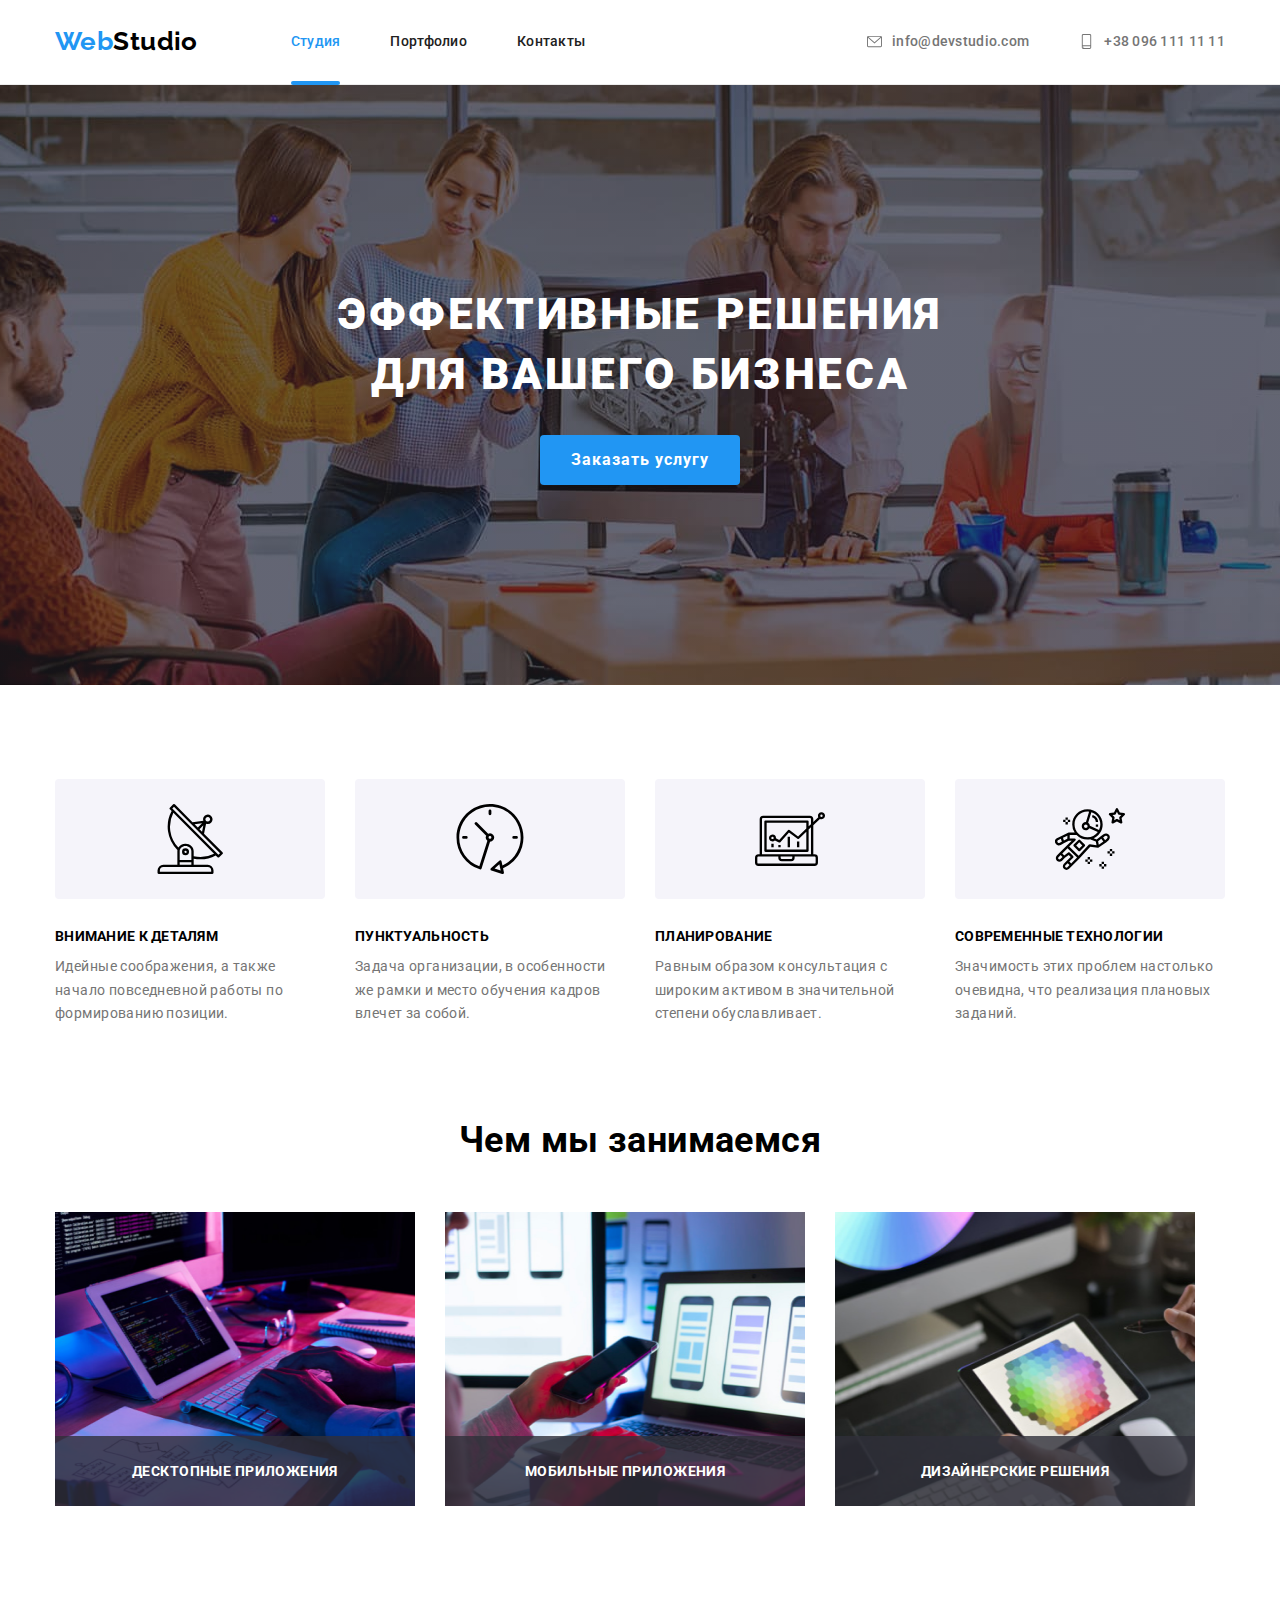
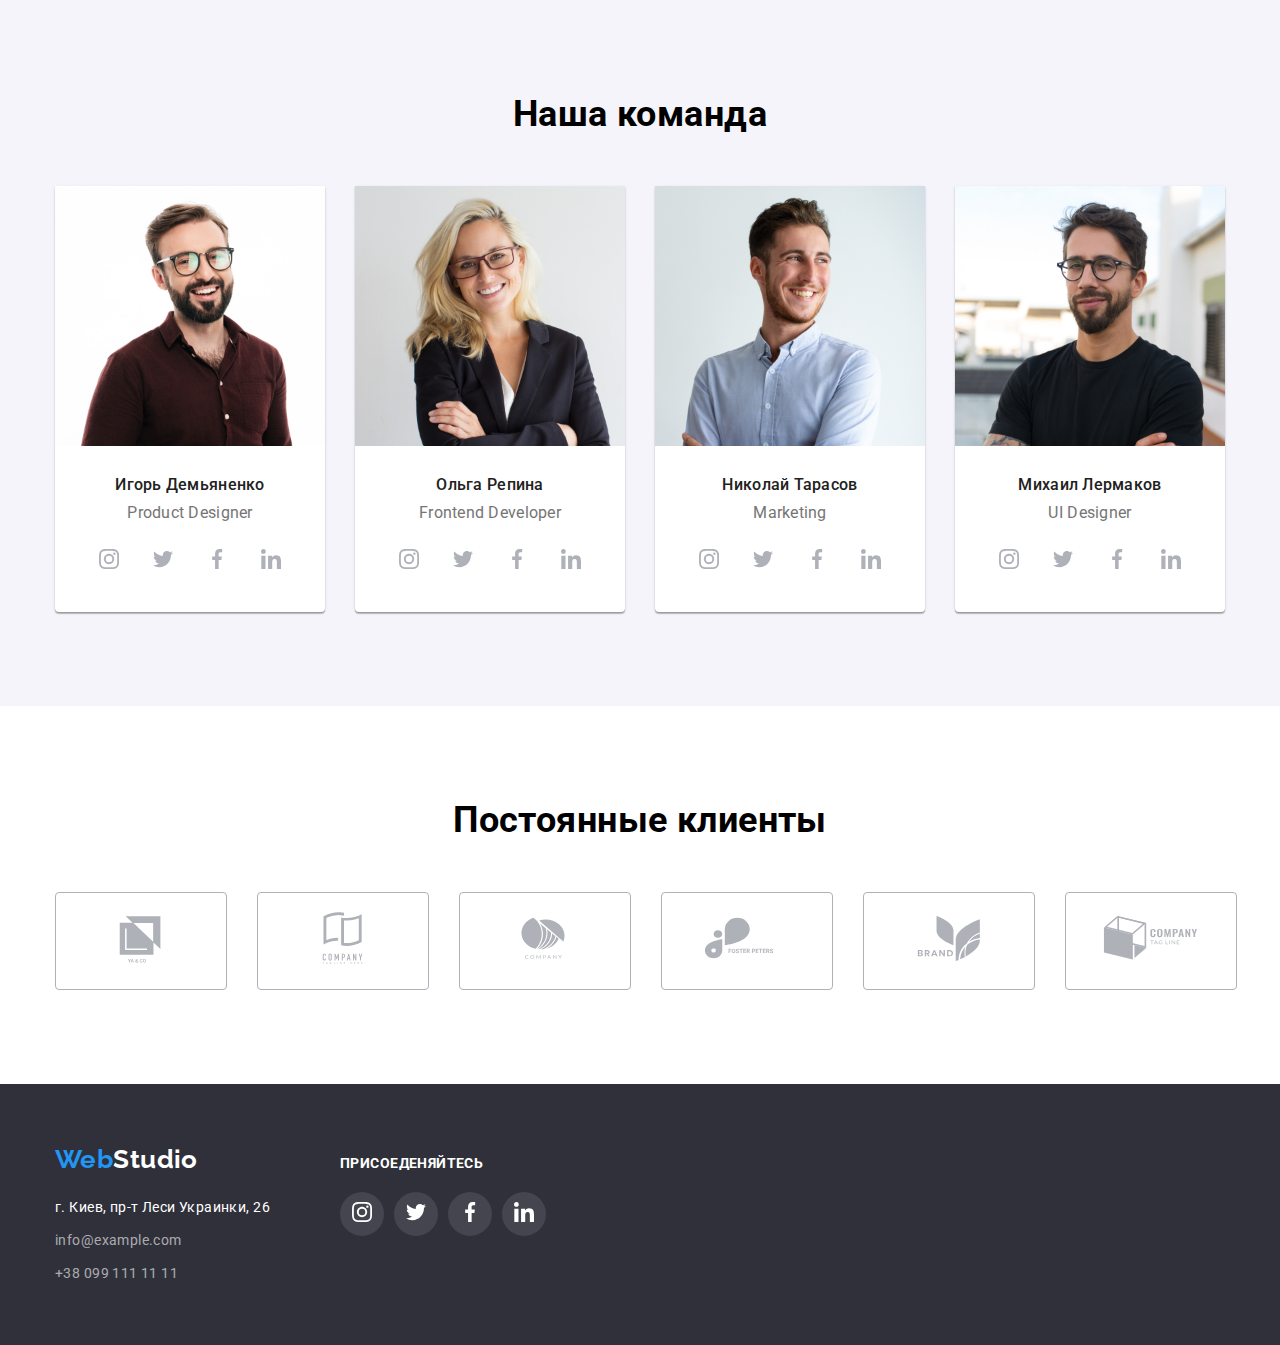
==== index.html @ c3964452 "123" ====
<!DOCTYPE html>
<html lang="ru">
  <head>
    <meta charset="UTF-8" />
    <meta http-equiv="X-UA-Compatible" content="IE=edge" />
    <meta name="viewport" content="width=device-width, initial-scale=1.0" />
    <link
      rel="stylesheet"
      href="https://cdnjs.cloudflare.com/ajax/libs/modern-normalize/1.1.0/modern-normalize.min.css"
    />
    <link rel="stylesheet" href="./css/syles.css" />
    <link rel="preconnect" href="https://fonts.googleapis.com" />
    <link rel="preconnect" href="https://fonts.gstatic.com" crossorigin />
    <link
      href="https://fonts.googleapis.com/css2?family=Raleway:wght@700&display=swap"
      rel="stylesheet"
    />
    <link
      href="https://fonts.googleapis.com/css2?family=Roboto:wght@400;500;700;900&display=swap"
      rel="stylesheet"
    />
    <title>Document</title>
  </head>
  <body>
    <header>
      <div class="container flex">
        <nav class="nav-menu">
          <a class="header-logo-link" href="./index.html"
            ><p class="header-logo">
              <span class="header-logo-web">Web</span>Studio
            </p>
          </a>
          <ul class="list-settings">
            <li class="menu-list no-margin-left">
              <a class="menu-list-item active" href="./index.html">Студия</a>
            </li>
            <li class="menu-list">
              <a class="menu-list-item" href="./portfolio.html">Портфолио</a>
            </li>
            <li class="menu-list">
              <a class="menu-list-item" href="">Контакты</a>
            </li>
          </ul>
        </nav>
        <ul class="list-settings-contacts">
          <li class="menu-list">
            <a class="contact-list-item-mail" href="mailto:info@devstudio.com">
              <svg class="mail-icon">
                <use href="./images/symbol-defs.svg#icon-envelope-1"></use>
              </svg>
              info@devstudio.com
            </a>
          </li>
          <li class="menu-list">
            <a class="contact-list-item-phone" href="tel:+380991111111">
              <svg class="phone-icon">
                <use href="./images/symbol-defs.svg#icon-smartphone-1"></use>
              </svg>
              +38 096 111 11 11
            </a>
          </li>
        </ul>
      </div>
    </header>
    <main>
      <section class="section hero">
        <div class="container">
          <h1 class="hero-text">ЭФФЕКТИВНЫЕ РЕШЕНИЯ ДЛЯ ВАШЕГО БИЗНЕСА</h1>
          <button type="button" class="hero-button" data-modal-open>
            Заказать услугу
          </button>
        </div>
      </section>
      <section class="section">
        <h2 class="visually-hidden">Коротко о нашей компании и подходе</h2>
        <div class="container">
          <ul class="list-settings">
            <li class="about-us-blocks">
              <div class="about-us-svg-container">
                <svg class="about-us-svg">
                  <use href="./images/symbol-defs.svg#icon-Group"></use>
                </svg>
              </div>
              <h3 class="about-us-list-head">ВНИМАНИЕ К ДЕТАЛЯМ</h3>
              <p class="about-us-list-text">
                Идейные соображения, а также начало повседневной работы по
                формированию позиции.
              </p>
            </li>
            <li class="about-us-blocks">
              <div class="about-us-svg-container">
                <svg class="about-us-svg">
                  <use href="./images/symbol-defs.svg#icon-clock-1"></use>
                </svg>
              </div>
              <h3 class="about-us-list-head">ПУНКТУАЛЬНОСТЬ</h3>
              <p class="about-us-list-text">
                Задача организации, в особенности же рамки и место обучения
                кадров влечет за собой.
              </p>
            </li>
            <li class="about-us-blocks">
              <div class="about-us-svg-container">
                <svg class="about-us-svg">
                  <use href="./images/symbol-defs.svg#icon-diagram-1"></use>
                </svg>
              </div>
              <h3 class="about-us-list-head">ПЛАНИРОВАНИЕ</h3>
              <p class="about-us-list-text">
                Равным образом консультация с широким активом в значительной
                степени обуславливает.
              </p>
            </li>
            <li class="about-us-blocks">
              <div class="about-us-svg-container">
                <svg class="about-us-svg">
                  <use href="./images/symbol-defs.svg#icon-astronaut-1"></use>
                </svg>
              </div>
              <h3 class="about-us-list-head">СОВРЕМЕННЫЕ ТЕХНОЛОГИИ</h3>
              <p class="about-us-list-text">
                Значимость этих проблем настолько очевидна, что реализация
                плановых заданий.
              </p>
            </li>
          </ul>
        </div>
      </section>
      <section class="section section-no-padding-top">
        <div class="container">
          <h2 class="what-we-do">Чем мы занимаемся</h2>
          <ul class="list-settings">
            <li class="cards-wdw">
              <div class="wdw-div">
                <img
                  width="370"
                  height="294"
                  src="images/photo1.jpg"
                  alt="photo from section what do we do"
                />
                <p class="wdw-description">ДЕСКТОПНЫЕ ПРИЛОЖЕНИЯ</p>
              </div>
            </li>
            <li class="cards-wdw">
              <div class="wdw-div">
                <img
                  width="370"
                  height="294"
                  src="images/photo2.jpg"
                  alt="photo from section what do we do"
                />
                <p class="wdw-description">МОБИЛЬНЫЕ ПРИЛОЖЕНИЯ</p>
              </div>
            </li>
            <li class="cards-wdw">
              <div class="wdw-div">
                <img
                  width="370"
                  height="294"
                  src="images/photo3.jpg"
                  alt="photo from section what do we do"
                />
                <p class="wdw-description">ДИЗАЙНЕРСКИЕ РЕШЕНИЯ</p>
              </div>
            </li>
          </ul>
        </div>
      </section>
      <section class="section our-team-background">
        <div class="container">
          <h2 class="name-section">Наша команда</h2>
          <ul class="list-settings">
            <li class="cards">
              <img
                width="270"
                height="260"
                src="images/igordemyanenko.jpg"
                alt="photo from section our team"
              />
              <div class="our-teammate-block">
                <h3 class="our-teammate">Игорь Демьяненко</h3>
                <p class="our-teammate-description">Product Designer</p>
                <ul class="list-icons flex">
                  <li class="list-icons-item">
                    <button class="button-icons-follow">
                      <svg class="follow-us-icons">
                        <use
                          href="./images/symbol-defs.svg#icon-instagram-2"
                        ></use>
                      </svg>
                    </button>
                  </li>
                  <li class="list-icons-item">
                    <button class="button-icons-follow">
                      <svg class="follow-us-icons">
                        <use
                          href="./images/symbol-defs.svg#icon-twitter-1"
                        ></use>
                      </svg>
                    </button>
                  </li>
                  <li class="list-icons-item">
                    <button class="button-icons-follow">
                      <svg class="follow-us-icons">
                        <use
                          href="./images/symbol-defs.svg#icon-facebook-1"
                        ></use>
                      </svg>
                    </button>
                  </li>
                  <li class="list-icons-item">
                    <button class="button-icons-follow">
                      <svg class="follow-us-icons">
                        <use
                          href="./images/symbol-defs.svg#icon-linkedin-1"
                        ></use>
                      </svg>
                    </button>
                  </li>
                </ul>
              </div>
            </li>
            <li class="cards">
              <img
                width="270"
                height="260"
                src="images/olgarepina.jpg"
                alt="photo from section our team"
              />
              <div class="our-teammate-block">
                <h3 class="our-teammate">Ольга Репина</h3>
                <p class="our-teammate-description">Frontend Developer</p>
                <ul class="list-icons flex">
                  <li class="list-icons-item">
                    <button class="button-icons-follow">
                      <svg class="follow-us-icons">
                        <use
                          href="./images/symbol-defs.svg#icon-instagram-2"
                        ></use>
                      </svg>
                    </button>
                  </li>
                  <li class="list-icons-item">
                    <button class="button-icons-follow">
                      <svg class="follow-us-icons">
                        <use
                          href="./images/symbol-defs.svg#icon-twitter-1"
                        ></use>
                      </svg>
                    </button>
                  </li>
                  <li class="list-icons-item">
                    <button class="button-icons-follow">
                      <svg class="follow-us-icons">
                        <use
                          href="./images/symbol-defs.svg#icon-facebook-1"
                        ></use>
                      </svg>
                    </button>
                  </li>
                  <li class="list-icons-item">
                    <button class="button-icons-follow">
                      <svg class="follow-us-icons">
                        <use
                          href="./images/symbol-defs.svg#icon-linkedin-1"
                        ></use>
                      </svg>
                    </button>
                  </li>
                </ul>
              </div>
            </li>
            <li class="cards">
              <img
                width="270"
                height="260"
                src="images/nikolaitarasov.jpg"
                alt="photo from section our team"
              />
              <div class="our-teammate-block">
                <h3 class="our-teammate">Николай Тарасов</h3>
                <p class="our-teammate-description">Marketing</p>
                <ul class="list-icons flex">
                  <li class="list-icons-item">
                    <button class="button-icons-follow">
                      <svg class="follow-us-icons">
                        <use
                          href="./images/symbol-defs.svg#icon-instagram-2"
                        ></use>
                      </svg>
                    </button>
                  </li>
                  <li class="list-icons-item">
                    <button class="button-icons-follow">
                      <svg class="follow-us-icons">
                        <use
                          href="./images/symbol-defs.svg#icon-twitter-1"
                        ></use>
                      </svg>
                    </button>
                  </li>
                  <li class="list-icons-item">
                    <button class="button-icons-follow">
                      <svg class="follow-us-icons">
                        <use
                          href="./images/symbol-defs.svg#icon-facebook-1"
                        ></use>
                      </svg>
                    </button>
                  </li>
                  <li class="list-icons-item">
                    <button class="button-icons-follow">
                      <svg class="follow-us-icons">
                        <use
                          href="./images/symbol-defs.svg#icon-linkedin-1"
                        ></use>
                      </svg>
                    </button>
                  </li>
                </ul>
              </div>
            </li>
            <li class="cards">
              <img
                width="270"
                height="260"
                src="images/mikhailermakov.jpg"
                alt="photo from section our team"
              />
              <div class="our-teammate-block">
                <h3 class="our-teammate">Михаил Лермаков</h3>
                <p class="our-teammate-description">UI Designer</p>
                <ul class="list-icons flex">
                  <li class="list-icons-item">
                    <button class="button-icons-follow">
                      <svg class="follow-us-icons">
                        <use
                          href="./images/symbol-defs.svg#icon-instagram-2"
                        ></use>
                      </svg>
                    </button>
                  </li>
                  <li class="list-icons-item">
                    <button class="button-icons-follow">
                      <svg class="follow-us-icons">
                        <use
                          href="./images/symbol-defs.svg#icon-twitter-1"
                        ></use>
                      </svg>
                    </button>
                  </li>
                  <li class="list-icons-item">
                    <button class="button-icons-follow">
                      <svg class="follow-us-icons">
                        <use
                          href="./images/symbol-defs.svg#icon-facebook-1"
                        ></use>
                      </svg>
                    </button>
                  </li>
                  <li class="list-icons-item">
                    <button class="button-icons-follow">
                      <svg class="follow-us-icons">
                        <use
                          href="./images/symbol-defs.svg#icon-linkedin-1"
                        ></use>
                      </svg>
                    </button>
                  </li>
                </ul>
              </div>
            </li>
          </ul>
        </div>
      </section>
      <section class="section">
        <div class="container">
          <h2 class="name-section">Постоянные клиенты</h2>
          <ul class="flex">
            <li class="client-list">
              <a href="" class="client-button">
                <svg class="client-logo">
                  <use href="./images/symbol-defs.svg#icon-Logo"></use>
                </svg>
              </a>
            </li>
            <li class="client-list">
              <a href="" class="client-button">
                <svg class="client-logo">
                  <use href="./images/symbol-defs.svg#icon-Logo-1"></use>
                </svg>
              </a>
            </li>
            <li class="client-list">
              <a href="" class="client-button">
                <svg class="client-logo">
                  <use href="./images/symbol-defs.svg#icon-Logo-2"></use>
                </svg>
              </a>
            </li>
            <li class="client-list">
              <a href="" class="client-button">
                <svg class="client-logo">
                  <use href="./images/symbol-defs.svg#icon-Logo-3"></use>
                </svg>
              </a>
            </li>
            <li class="client-list">
              <a href="" class="client-button">
                <svg class="client-logo">
                  <use href="./images/symbol-defs.svg#icon-Logo-4"></use>
                </svg>
              </a>
            </li>
            <li class="client-list">
              <a href="" class="client-button">
                <svg class="client-logo">
                  <use href="./images/symbol-defs.svg#icon-Logo-5"></use>
                </svg>
              </a>
            </li>
          </ul>
        </div>
      </section>
    </main>
    <footer class="footer-background">
      <div class="container flex baseline">
        <div>
          <a class="footer-logo-link" href="./index.html">
            <span class="footer-logo-web">Web</span>Studio
          </a>
          <address class="footer-adress-margin flex">
            <ul>
              <li class="footer-item">
                <a class="footer-adress" href=""
                  >г. Киев, пр-т Леси Украинки, 26</a
                >
              </li>
              <li class="footer-item">
                <a class="footer-link" href="mailto:info@example.com"
                  >info@example.com</a
                >
              </li>
              <li class="footer-item">
                <a class="footer-link" href="tel:+380991111111"
                  >+38 099 111 11 11</a
                >
              </li>
            </ul>
          </address>
        </div>
        <div class="footer-follow-block">
          <p class="follow-text">ПРИСОЕДЕНЯЙТЕСЬ</p>
          <ul class="footer-list-icons flex">
            <li class="footer-list-icons-item">
              <button class="footer-button-icons-follow">
                <svg class="footer-follow-us-icons">
                  <use href="./images/symbol-defs.svg#icon-instagram-2"></use>
                </svg>
              </button>
            </li>
            <li class="footer-list-icons-item">
              <button class="footer-button-icons-follow">
                <svg class="footer-follow-us-icons">
                  <use href="./images/symbol-defs.svg#icon-twitter-1"></use>
                </svg>
              </button>
            </li>
            <li class="footer-list-icons-item">
              <button class="footer-button-icons-follow">
                <svg class="footer-follow-us-icons">
                  <use href="./images/symbol-defs.svg#icon-facebook-1"></use>
                </svg>
              </button>
            </li>
            <li class="footer-list-icons-item">
              <button class="footer-button-icons-follow">
                <svg class="footer-follow-us-icons">
                  <use href="./images/symbol-defs.svg#icon-linkedin-1"></use>
                </svg>
              </button>
            </li>
          </ul>
        </div>
      </div>
    </footer>
    <div class="backdrop is-hidden" data-modal>
      <div class="modal">
        <button class="modal-button-close" data-modal-close>
          <svg class="svg-icon-close-button">
            <use href="./images/symbol-defs.svg#icon-close-button"></use>
          </svg>
        </button>
      </div>
    </div>
  </body>
  <script src="./js/modal.js"></script>
</html>
---- css/syles.css ----
/*----------------------------- GLOBAL -----------------------------*/
*,
*::after,
*::before {
  box-sizing: border-box;
}

.section {
  padding-top: 94px;
  padding-bottom: 94px;
}

.section-no-padding-top {
  padding-top: 0;
}

.section-no-padding-bottom {
  padding-bottom: 0;
}

ul {
  list-style: none;
  margin: 0;
  padding: 0;
}

img {
  display: block;
  max-width: 100%;
  width: auto;
}

h1,
h2,
h3,
h4,
h5,
h6,
p {
  margin: 0;
  padding: 0;
}
a {
  margin: 0;
  padding: 0;
}
:root {
  --text-color: #212121;
  --active-elemnts: #2196f3;
  --footer-background-color: #2f303a;
  --grey-color: #757575;
  --white-color: #ffffff;
  --background-white-grey: #f5f4fa;
  --hero-background-color: #2f303a;
  --icon-color: #afb1b8;
  --footer-button-background-color: rgba(255, 255, 255, 0.1);
}

body {
  font-family: "Roboto", sans-serif;
  font-size: 14px;
  line-height: 1.14;
  background-color: var(--white-color);
  color: var(--textcolor);
  letter-spacing: 0.03em;
}

header {
  border-bottom: 1px solid #ececec;
}

.container {
  padding-left: 15px;
  padding-right: 15px;
  margin-left: auto;
  margin-right: auto;
  width: 1200px;
}

.flex {
  display: flex;
  align-items: center;
}

.visually-hidden {
  position: absolute;
  clip: rect(0 0 0 0);
  width: 1px;
  height: 1px;
  margin: -1px;
}

.list-settings {
  display: flex;
  font-weight: 500;
  letter-spacing: 0.02em;
}

.contact-list-item {
  text-decoration: none;
  font-weight: 500;
  letter-spacing: 0.02em;
  color: var(--grey-color);
}

.no-padding {
  padding: 0;
}

.backdrop {
  width: 100%;
  height: 100%;
  position: fixed;
  top: 0;
  background: rgba(0, 0, 0, 0.2);
  transition: opacity 1000ms, visibility 1000ms;
}

.modal {
  width: 528px;
  min-height: 581px;
  background-color: white;
  border-radius: 4px;
  position: absolute;
  top: 50%;
  left: 50%;
  transform: translate(-50%, -50%);
}

.modal-button-close {
  position: absolute;
  top: 8px;
  right: 8px;
  border-radius: 50%;
  border: none;
  background-color: #ffffff;
  width: 30px;
  height: 30px;
  border: 1px solid rgba(0, 0, 0, 0.1);
  cursor: pointer;
}
.svg-icon-close-button {
  width: 18px;
  height: 18px;
  position: absolute;
  top: 50%;
  left: 50%;
  transform: translate(-50%, -50%);
}

.is-hidden {
  opacity: 0;
  pointer-events: none;
  visibility: hidden;
}

/*----------------------------- HEADER -----------------------------*/

.header-block {
  display: flex;
  align-items: center;
}

.nav-menu {
  display: flex;
  align-items: center;
}

.header-logo {
  color: #000000;
  font-family: "Raleway", sans-serif;
  font-weight: 700;
  font-size: 26px;
  line-height: 31px;
}

.header-logo-web {
  color: var(--active-elemnts);
  font-family: "Raleway", sans-serif;
  font-weight: 700;
  font-size: 26px;
  line-height: 31px;
}

.header-logo-link {
  margin-right: 93px;
  padding: 24px 0 24px 0;
  text-decoration: none;
}

.menu-list-item {
  padding: 34px 0px;
  text-decoration: none;
  color: var(--text-color);
  transition: color 250ms cubic-bezier(0.4, 0, 0.2, 1);
  position: relative;
}

.active {
  color: var(--active-elemnts);
}

.active::after {
  content: "";
  position: absolute;
  left: 0;
  bottom: -1px;

  width: 100%;
  height: 4px;

  background: var(--active-elemnts);
  border-radius: 2px;
}

.menu-list {
  display: flex;
  align-items: baseline;
  margin-left: 50px;
  text-decoration: none;
  color: var(--text-color);
}

.no-margin-left {
  margin-left: 0;
}

.menu-list-item:hover {
  color: var(--active-elemnts);
}

.contact-list-item:hover {
  color: var(--active-elemnts);
}

.contact-list-item-mail {
  align-items: center;
  padding: 30px 0;
  display: flex;
  text-decoration: none;
  font-weight: 500;
  letter-spacing: 0.02em;
  color: var(--grey-color);
  transition: color 250ms cubic-bezier(0.4, 0, 0.2, 1);
}

.contact-list-item-mail:hover {
  color: var(--active-elemnts);
}

.contact-list-item-phone {
  align-items: center;
  display: flex;
  padding: 30px 0;
  text-decoration: none;
  font-weight: 500;
  letter-spacing: 0.02em;
  color: var(--grey-color);
  transition: color 250ms cubic-bezier(0.4, 0, 0.2, 1);
}

.contact-list-item-phone:hover {
  color: var(--active-elemnts);
}

.list-settings-contacts {
  margin-left: auto;
  display: flex;
  align-items: baseline;
  font-weight: 500;
  letter-spacing: 0.02em;
}

.mail-icon {
  margin-right: 10px;
  fill: currentColor;
  width: 15px;
  height: 15px;
}

.phone-icon {
  margin-right: 10px;
  fill: currentColor;
  width: 15px;
  height: 15px;
}

/*----------------------------- FOOTER -----------------------------*/

.footer-adress-margin {
  margin-top: 20px;
}

.footer-background {
  padding-top: 60px;
  padding-bottom: 60px;
  background: var(--footer-background-color);
  color: var(--white-color);
}

.footer-logo-web {
  color: var(--active-elemnts);
  font-family: "Raleway", sans-serif;
  font-weight: 700;
  font-size: 26px;
  line-height: 1.19;
}

.footer-logo-link {
  display: block;
  text-decoration: none;
  color: var(--white-color);
  font-family: "Raleway", sans-serif;
  font-weight: 700;
  font-size: 26px;
  line-height: 1.19;
}

.footer-adress {
  font-style: normal;
  font-weight: 400;
  line-height: 24px;
  color: var(--white-color);
  text-decoration: none;
}

.footer-item {
  margin-top: 9px;
}

.footer-item:first-child {
  margin-top: 0px;
}

.footer-link {
  font-style: normal;
  text-decoration: none;
  font-weight: 400;
  line-height: 24px;
  color: rgba(255, 255, 255, 0.6);
  text-decoration: none;
}

.footer-follow-block {
  margin-left: 70px;
}

.footer-follow-us-icons {
  cursor: pointer;
  width: 20px;
  height: 20px;
}

.footer-list-icons-item {
  margin-right: 10px;
}

.footer-list-icons-item:last-child {
  margin-right: 0px;
}

.footer-list-icons {
  margin: 20px 0 0 0;
}

.footer-button-icons-follow {
  cursor: pointer;
  width: 44px;
  height: 44px;
  border: none;
  border-radius: 50%;
  background: var(--footer-button-background-color);
  fill: var(--white-color);
  transition: background 250ms cubic-bezier(0.4, 0, 0.2, 1);
}

.footer-button-icons-follow:hover {
  background: var(--active-elemnts);
  fill: var(--white-color);
}

.follow-text {
  font-style: normal;
  font-weight: 700;
  font-size: 14px;
  line-height: 1.14;
  letter-spacing: 0.03em;
  text-transform: uppercase;
}

.baseline {
  align-items: baseline;
}

/*----------------------------- STUDIO(MAIN PAGE) -----------------------------*/

.name-section {
  margin-bottom: 50px;
  text-align: center;
  font-weight: 700;
  font-size: 36px;
  line-height: 1.16;
}

.what-we-do {
  margin-bottom: 50px;
  text-align: center;
  font-weight: 700;
  font-size: 36px;
  line-height: 1.16;
}

/*----------------------------- SECTION-1 -----------------------------*/

.hero {
  max-width: 1600px;
  background-color: var(--hero-background-color);
  padding: 200px 0 200px 0;
  background-image: linear-gradient(
      to right,
      rgba(47, 48, 58, 0.4),
      rgba(47, 48, 58, 0.4)
    ),
    url("../images/hero-background.jpg");
  background-repeat: no-repeat;
  background-position: center;
  margin: 0 auto;
}

.hero-text {
  width: 696px;
  margin: 0 auto;
  text-align: center;
  font-weight: 900;
  font-size: 44px;
  line-height: 1.36;
  letter-spacing: 0.06em;
  text-transform: uppercase;
  color: var(--white-color);
}

.hero-button {
  border: none;
  margin: 30px auto 0 auto;
  display: block;
  margin-top: 30px;
  height: 50px;
  width: 200px;
  box-shadow: 0px 4px 4px rgba(0, 0, 0, 0.15);
  background: var(--active-elemnts);
  border-radius: 4px;
  font-weight: 700;
  font-size: 16px;
  line-height: 1.88;
  letter-spacing: 0.06em;
  color: var(--white-color);
  cursor: pointer;
}

/*----------------------------- SECTION-2 -----------------------------*/

.about-us-blocks {
  width: 270px;
  margin-right: 30px;
}

.about-us-blocks:last-child {
  margin-right: 0;
}

.about-us-list-head {
  margin-bottom: 10px;
  font-weight: 700;
  font-size: 14px;
  text-transform: uppercase;
}

.about-us-list-text {
  font-weight: 400;
  line-height: 1.71;
  color: var(--grey-color);
  letter-spacing: 0.03em;
}

.about-us-svg {
  width: 70px;
  height: 70px;
}

.about-us-svg-container {
  justify-content: center;
  align-items: center;
  display: flex;
  margin-bottom: 30px;
  border-radius: 4px;
  width: 270px;
  height: 120px;
  background-color: var(--background-white-grey);
}

/*----------------------------- SECTION-3 -----------------------------*/

.wdw-div {
  position: relative;
}

.wdw-description {
  position: absolute;
  background: rgba(47, 48, 58, 0.8);
  width: 100%;
  height: 70px;
  bottom: 0px;
  display: flex;
  align-items: center;
  justify-content: center;
  color: var(--white-color);
  font-style: normal;
  font-weight: 700;
  font-size: 14px;
  line-height: 114;
  text-align: center;
  letter-spacing: 0.03em;
  text-transform: uppercase;
}
/*----------------------------- SECTION-4 -----------------------------*/

.cards-wdw {
  margin-right: 30px;
}
.cards {
  margin-right: 30px;
  background: var(--white-color);
  box-shadow: 0px 1px 3px rgba(0, 0, 0, 0.12), 0px 1px 1px rgba(0, 0, 0, 0.14),
    0px 2px 1px rgba(0, 0, 0, 0.2);
  border-radius: 0px 0px 4px 4px;
}

.cards:last-child {
  margin-right: 0;
}

.our-team-background {
  background: var(--background-white-grey);
}

.our-teammate {
  margin-bottom: 10px;
  text-align: center;
  font-weight: 500;
  font-size: 16px;
  color: var(--text-color);
}

.our-teammate-description {
  text-align: center;
  font-weight: 400;
  font-size: 16px;
  color: var(--grey-color);
}

.follow-us-icons {
  cursor: pointer;
  width: 20px;
  height: 20px;
}

.list-icons-item {
  margin-right: 10px;
}

.list-icons-item:last-child {
  margin-right: 0px;
}

.list-icons {
  margin-top: 16px;
}

.button-icons-follow {
  cursor: pointer;
  width: 44px;
  height: 44px;
  border: none;
  border-radius: 50%;
  background: none;
  fill: var(--icon-color);
  transition: background 250ms cubic-bezier(0.4, 0, 0.2, 1);
}

.button-icons-follow:hover {
  background: var(--active-elemnts);
  fill: var(--white-color);
}

.our-teammate-block {
  padding: 30px 32px;
}

/*----------------------------- SECTION 5 -----------------------------*/

.client-button {
  display: block;
  justify-content: center;
  align-items: center;
  border-radius: 4px;
  border: 1px solid var(--icon-color);
  fill: var(--icon-color);
  transition: fill 250ms cubic-bezier(0.4, 0, 0.2, 1);
}

.client-button:hover {
  fill: var(--active-elemnts);
  border-color: var(--active-elemnts);
}

.client-list {
  margin-right: 30px;
}

.client-list:last-child {
  margin-right: 0;
}

.client-logo {
  justify-content: center;
  align-items: center;
  width: 170px;
  height: 92px;
  padding: 16px 32px;
}
/*----------------------------- PORTFOLIO -----------------------------*/

/*----------------------------- SECTION-1 -----------------------------*/

.button {
  padding: 6px 22px;
  display: block;
  background: var(--background-white-grey);
  border-radius: 4px;
  border-style: none;
  font-weight: 500;
  font-size: 16px;
  line-height: 1.62;
  text-align: center;
  letter-spacing: 0.03em;
  transition: background 250ms cubic-bezier(0.4, 0, 0.2, 1);
}

.button:hover {
  color: var(--white-color);
  border-radius: 4px;
  background: var(--active-elemnts);
  box-shadow: 0px 3px 1px rgba(0, 0, 0, 0.1), 0px 1px 2px rgba(0, 0, 0, 0.08),
    0px 2px 2px rgba(0, 0, 0, 0.12);
  cursor: pointer;
  font-weight: 500;
  font-size: 16px;
  line-height: 1.62;
}

.project-name {
  font-weight: 700;
  font-size: 18px;
  line-height: 2;
  letter-spacing: 0.06em;
  color: var(--text-color);
}

.project-description {
  margin-top: 4px;
  font-weight: 400;
  font-size: 16px;
  line-height: 1.88;
  color: var(--grey-color);
}

.list-projects {
  margin-top: 50px;
  margin-top: -30px;
  display: flex;
  flex-wrap: wrap;
}

.project-cards {
  margin-top: 30px;
  margin-right: 30px;
}

.project-cards:nth-child(3n + 3) {
  margin-right: 0;
}

.list-settings-buttons {
  margin-bottom: 50px;
  display: flex;
  justify-content: center;
}

.button-item {
  margin-right: 8px;
}

.button-item:last-child {
  margin-right: 0;
}

.card-box {
  padding: 20px 24px 20px 24px;
  background: var(--white-color);
  border-bottom: 1px solid #eeeeee;
  border-left: 1px solid #eeeeee;
  border-right: 1px solid #eeeeee;
  box-sizing: border-box;
}

.procject-cards-link {
  text-decoration: none;
  display: block;
}

.procject-cards-link:hover {
  box-shadow: 0px 1px 1px rgba(0, 0, 0, 0.12), 0px 4px 4px rgba(0, 0, 0, 0.06),
    1px 4px 6px rgba(0, 0, 0, 0.16);
}

.project-cards:hover .project-wrap-text {
  transform: translateY(0%);
}

.project-hover-wrap {
  position: relative;
  overflow: hidden;
}

.project-wrap-text {
  position: absolute;
  height: 101%;
  background-color: rgba(33, 150, 243, 0.9);
  font-style: normal;
  font-weight: 400;
  font-size: 18px;
  line-height: 1.56;
  letter-spacing: 0.03em;
  color: var(--white-color);
  top: 0;
  transform: translateY(100%);
  transition: transform 250ms linear;
  padding: 63px 24px;
}
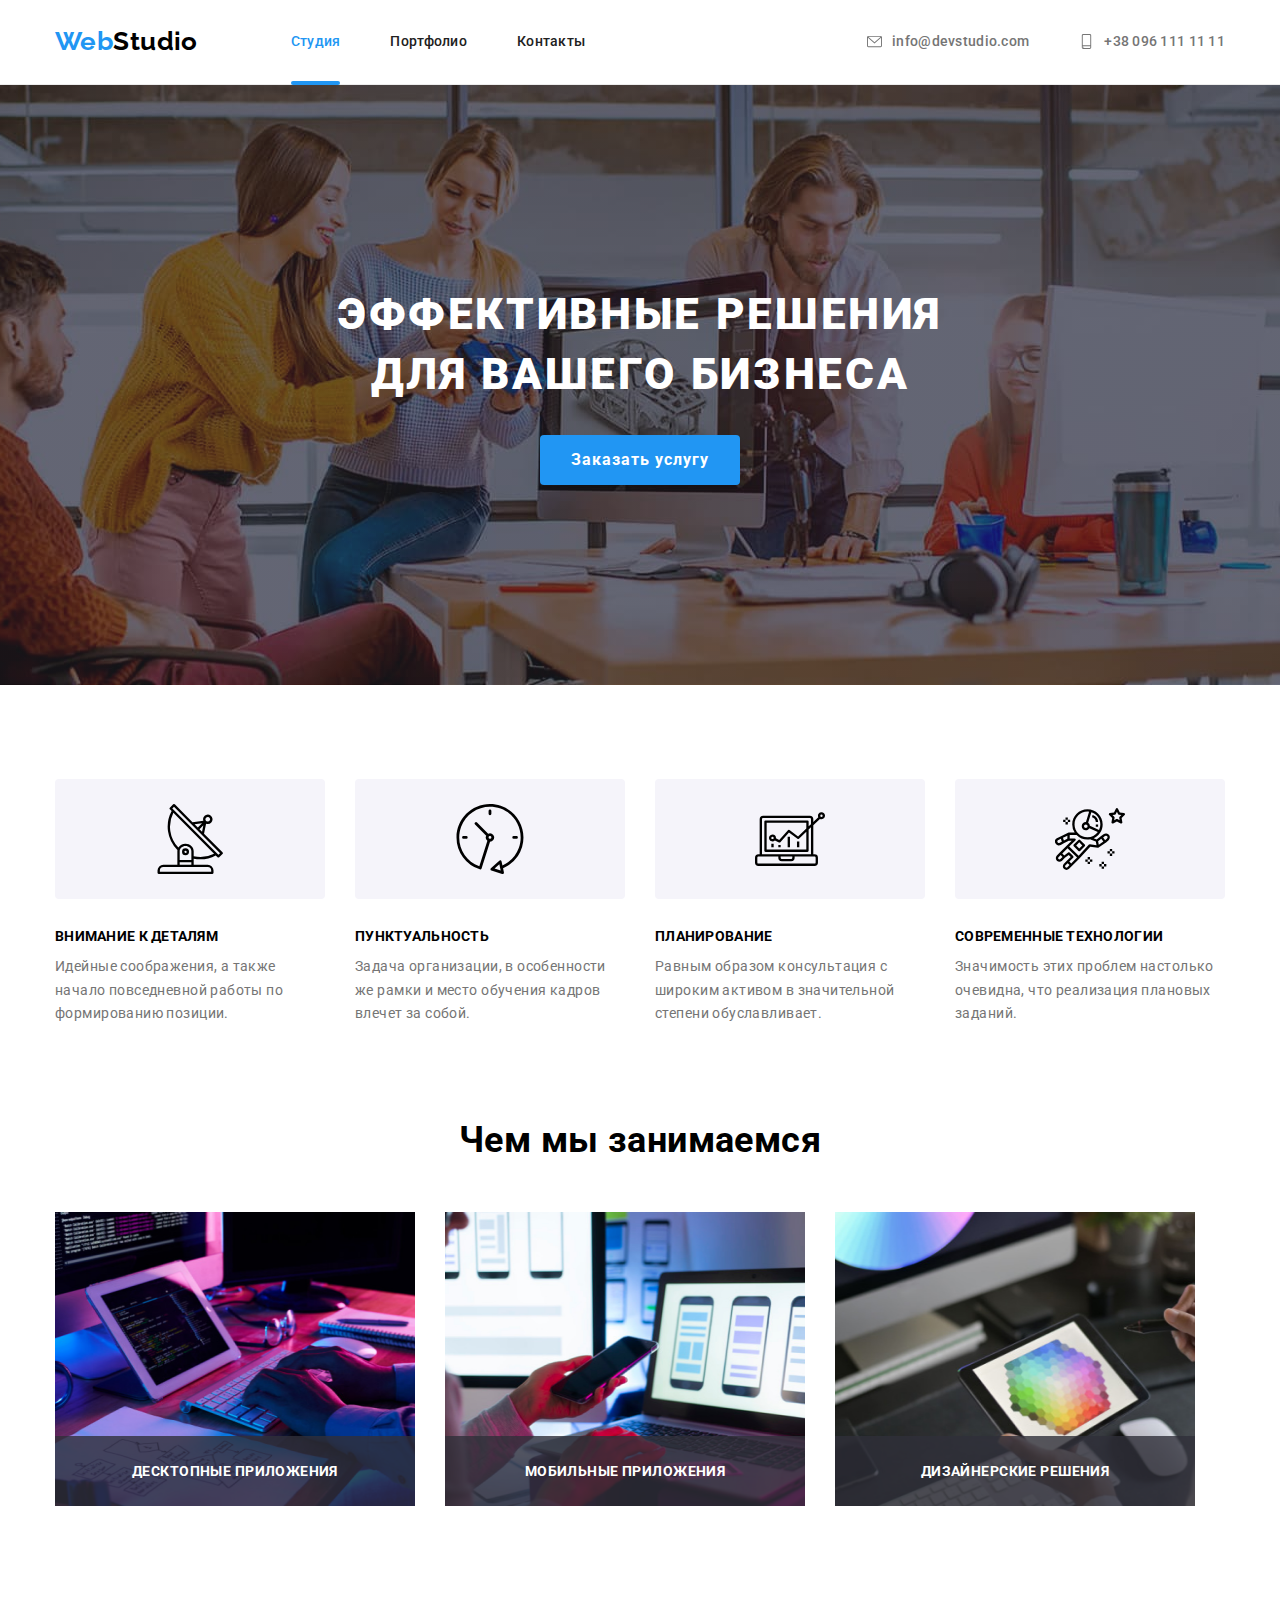
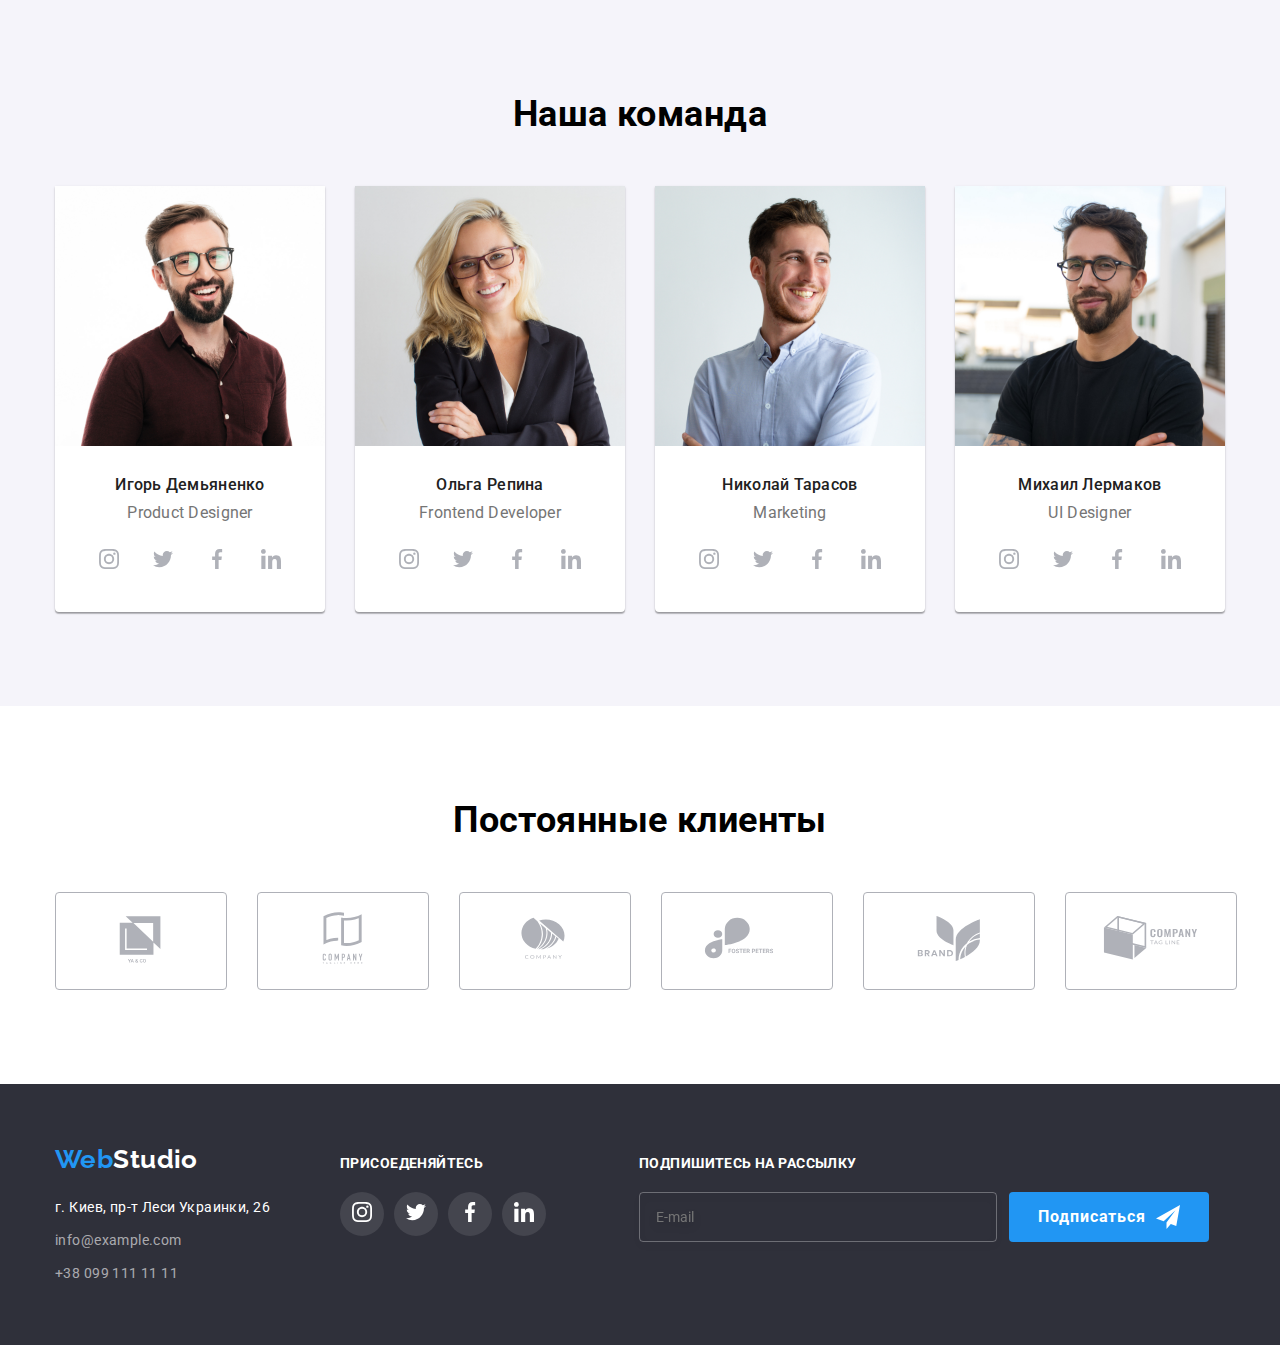
==== commit 1529b4d4: "12" ====
--- a/index.html
+++ b/index.html
@@ -482,6 +482,13 @@
             </li>
           </ul>
         </div>
+        <div>
+          <span class="follow-text">Подпишитесь на рассылку</span>
+          <div class="flex baseline">
+          <input placeholder="E-mail" class="mail-input" type="mail" name="mail">
+          <button type="submit" class="button-telegram">Подписаться <svg class="svg-telegram"><use href="/images/symbol-defs.svg#icon-icon-send"></use></svg></button>
+            </div>
+        </div>
       </div>
     </footer>
     <div class="backdrop is-hidden" data-modal>
@@ -491,6 +498,49 @@
             <use href="./images/symbol-defs.svg#icon-close-button"></use>
           </svg>
         </button>
+        <div class="form-container">
+        <h2 class="form-topic">Оставьте свои данные, мы вам перезвоним</h1>
+          <form class="form-block">
+            <label class="label-settings">
+              <div class="form-div">
+              <span class="form-name">Имя</span>
+              <input class="input-settings input-padding" type="name" name="name">
+              <svg class="form-svg-settings">
+                <use href="./images/symbol-defs.svg#icon-person-black-18dp-1">
+                </use>
+              </svg>
+              </div>
+            </label>
+            <label class="label-settings">
+              <div class="form-div">
+              <span class="form-name">Телефон</span>
+              <input class="input-settings input-padding" type="tel" name="tel">
+                <svg class="form-svg-settings">
+                <use href="./images/symbol-defs.svg#icon-phone-black-18dp-1">
+                </use>
+              </svg>
+            </div>
+            </label>
+            <label class="label-settings">
+              <div class="form-div">
+              <span class="form-name">Почта</span>
+              <input class="input-settings input-padding" type="mail" name="mail">
+            <svg class="form-svg-settings">
+                <use href="./images/symbol-defs.svg#icon-email-black-18dp-1">
+                </use>
+              </svg></div>
+            </label>
+          <label class="label-settings">
+            <span class="form-name">Комментарий</span>
+            <textarea class="input-settings textarea-padding" name="Комментарий" id="" cols="30" rows="5" placeholder="Введите текст"></textarea>
+          </label>
+          <div class="policy-div">
+            <input type="checkbox" class="input-check is-hidden" id="input-check" name="policy">
+          <label for="input-check" class="check-text"><span>Соглашаюсь с рассылкой и принимаю</span><a class="policy" href="">Условия договора</a></label>
+          </div>
+          <button type="submit" class="submit-button">Отправить</button>
+          </form>
+          </div>
       </div>
     </div>
   </body>
--- a/css/syles.css
+++ b/css/syles.css
@@ -36,14 +36,17 @@
 h4,
 h5,
 h6,
-p {
+p,
+form {
   margin: 0;
   padding: 0;
 }
+
 a {
   margin: 0;
   padding: 0;
 }
+
 :root {
   --text-color: #212121;
   --active-elemnts: #2196f3;
@@ -343,6 +346,7 @@
 
 .footer-follow-block {
   margin-left: 70px;
+  margin-right: 93px;
 }
 
 .footer-follow-us-icons {
@@ -390,6 +394,52 @@
 
 .baseline {
   align-items: baseline;
+}
+
+.button-telegram {
+  width: 200px;
+  height: 50px;
+  background-color: var(--active-elemnts);
+  border: none;
+  border-radius: 4px;
+  display: flex;
+  font-weight: 700;
+  font-size: 16px;
+  line-height: 1.88;
+  align-items: center;
+  text-align: center;
+  letter-spacing: 0.06em;
+  color: #ffffff;
+  justify-content: center;
+  margin-left: 12px;
+}
+
+.button-telegram:hover {
+  box-shadow: 0px 4px 4px rgba(0, 0, 0, 0.15);
+  transition: box-shadow 250ms cubic-bezier(0.4, 0, 0.2, 1);
+  cursor: pointer;
+}
+
+.svg-telegram {
+  fill: var(--white-color);
+  width: 24px;
+  height: 24px;
+  margin-left: 10px;
+}
+
+.mail-input {
+  display: flex;
+  border: 1px solid rgba(255, 255, 255, 0.3);
+  filter: drop-shadow(0px 4px 4px rgba(0, 0, 0, 0.15));
+  border-radius: 4px;
+  background: none;
+  width: 358px;
+  height: 50px;
+  padding: 15px 16px;
+  color: var(--white-color);
+  margin-top: 20px;
+  outline: none;
+  cursor: pointer;
 }
 
 /*----------------------------- STUDIO(MAIN PAGE) -----------------------------*/
@@ -628,6 +678,153 @@
   height: 92px;
   padding: 16px 32px;
 }
+
+/*----------------------------- BACKDROP -----------------------------*/
+
+.form-container {
+  padding: 40px;
+}
+
+.form-topic {
+  font-style: normal;
+  font-weight: 700;
+  font-size: 20px;
+  line-height: 23px;
+  text-align: center;
+  letter-spacing: 0.03em;
+}
+
+.form-block {
+  display: flex;
+  flex-direction: column;
+}
+
+.label-settings {
+  display: block;
+  margin: 0;
+  cursor: pointer;
+}
+
+.form-name {
+  margin-top: 10px;
+  margin-bottom: 4px;
+  font-style: normal;
+  font-weight: 400;
+  font-size: 12px;
+  line-height: 1.16;
+  letter-spacing: 0.01em;
+  color: var(--grey-color);
+}
+
+.form-name:first-child {
+  display: block;
+  margin-top: 12px;
+}
+
+.input-settings {
+  border: 1px solid rgba(33, 33, 33, 0.2);
+  border-radius: 4px;
+  width: 100%;
+  outline: none;
+  cursor: pointer;
+  resize: none;
+}
+
+.input-settings:focus {
+  border: 1px solid var(--active-elemnts);
+  border-radius: 4px;
+  width: 100%;
+  outline: none;
+  transition: border 250ms cubic-bezier(0.4, 0, 0.2, 1);
+}
+
+.input-settings:focus + .form-svg-settings {
+  fill: #2196f3;
+  transition: fill 250ms cubic-bezier(0.4, 0, 0.2, 1);
+}
+
+.textarea-padding {
+  padding: 12px 16px;
+}
+
+.input-padding {
+  padding: 11px 12px 11px 41px;
+}
+
+.form-svg-settings {
+  position: absolute;
+  width: 18px;
+  height: 18px;
+  top: 28px;
+  left: 13px;
+}
+
+.form-div {
+  position: relative;
+}
+
+.check-text {
+  display: flex;
+  margin-right: 7px;
+}
+
+.check-text::before {
+  content: "";
+  width: 16px;
+  height: 15px;
+  border: 2px solid #212121;
+  border-radius: 2px;
+  display: block;
+  align-items: center;
+  justify-content: center;
+  margin-right: 7px;
+}
+
+.input-check:checked + .check-text::before {
+  background-color: var(--active-elemnts);
+  border: 2px solid var(--active-elemnts);
+  background-image: url(../images/Vector.svg);
+}
+
+.policy {
+  text-decoration: none;
+  margin-left: 4px;
+  color: var(--active-elemnts);
+  border-bottom: 1px solid var(--active-elemnts);
+  display: block;
+  align-items: center;
+  justify-content: center;
+}
+
+.submit-button {
+  color: var(--white-color);
+  background-color: var(--active-elemnts);
+  border-radius: 4px;
+  width: 200px;
+  height: 50px;
+  margin: 30px auto 0 auto;
+  border: none;
+  display: block;
+  font-weight: 700;
+  font-size: 16px;
+  line-height: 1.88;
+  align-items: center;
+  text-align: center;
+  letter-spacing: 0.06em;
+  cursor: pointer;
+}
+
+.submit-button:hover {
+  box-shadow: 0px 4px 4px rgba(0, 0, 0, 0.15);
+  transition: box-shadow 250ms cubic-bezier(0.4, 0, 0.2, 1);
+}
+
+.policy-div {
+  margin-top: 20px;
+  display: flex;
+  justify-content: center;
+}
+
 /*----------------------------- PORTFOLIO -----------------------------*/
 
 /*----------------------------- SECTION-1 -----------------------------*/
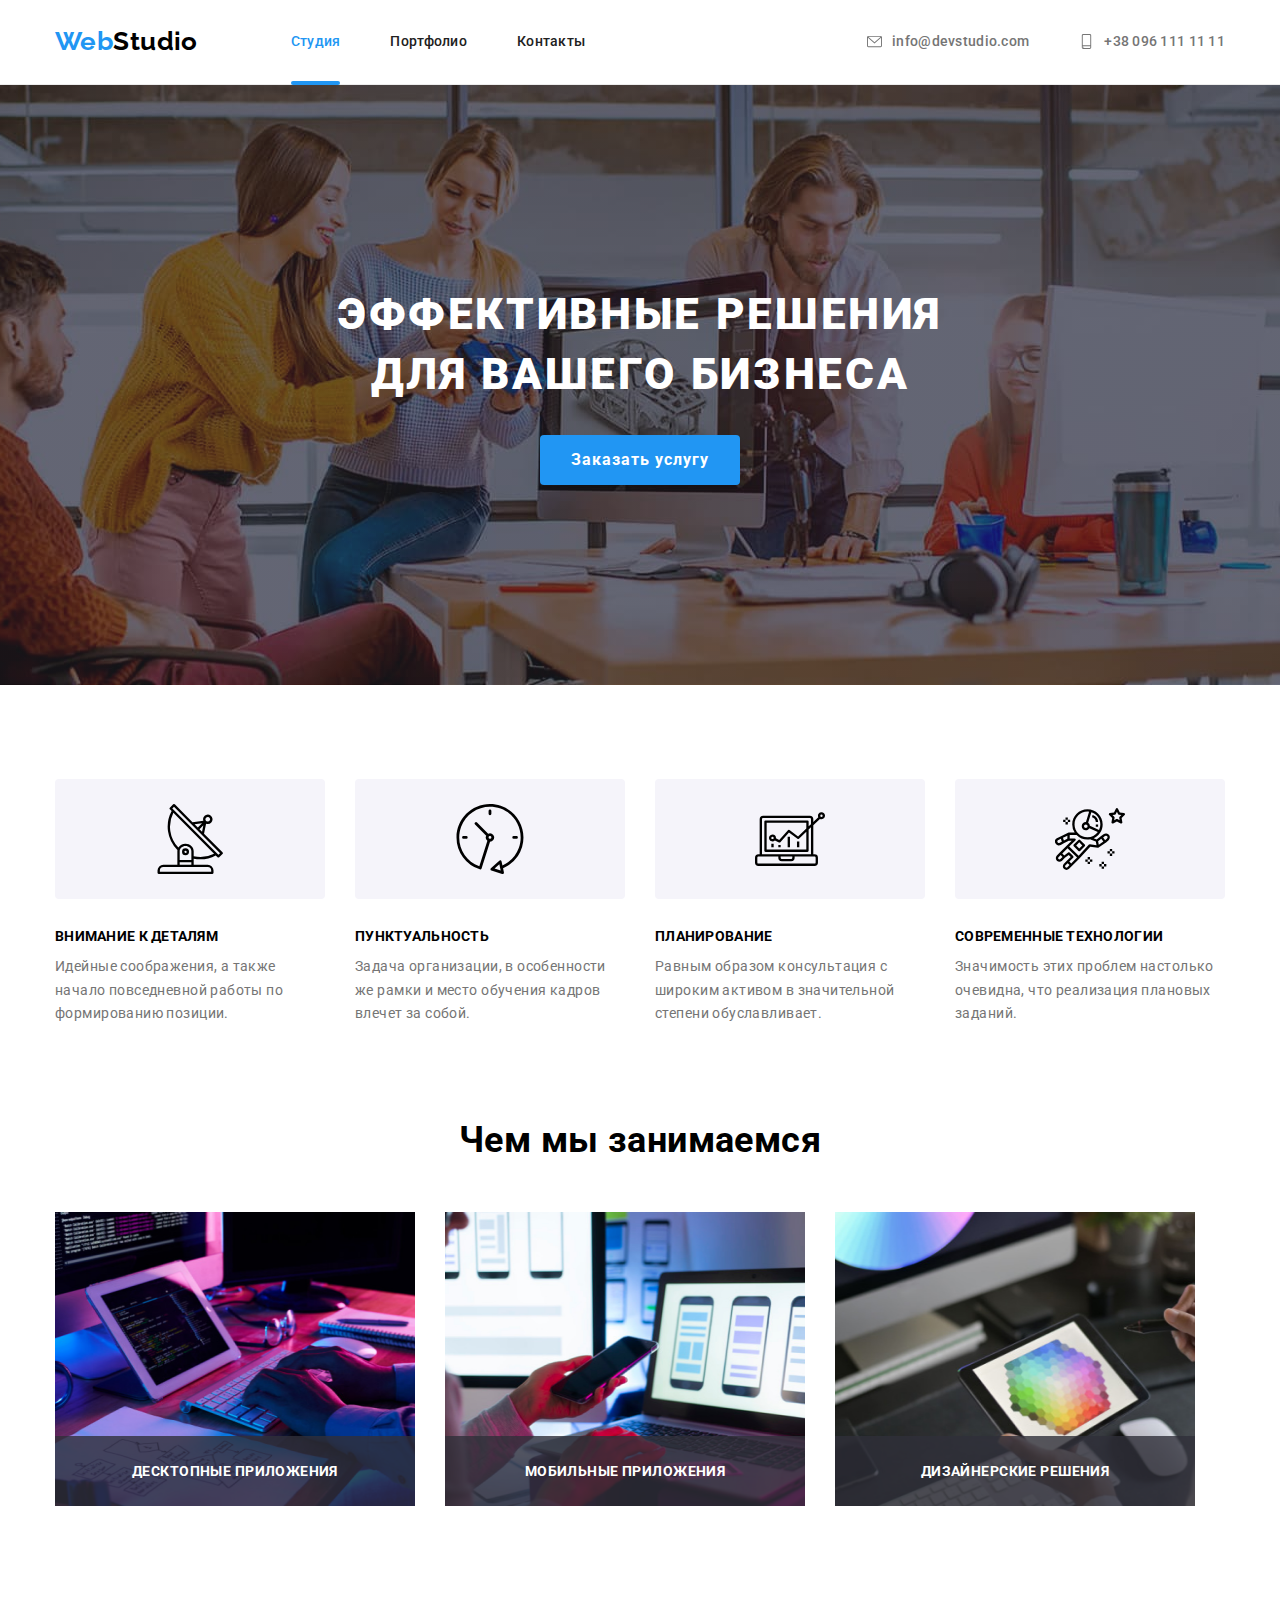
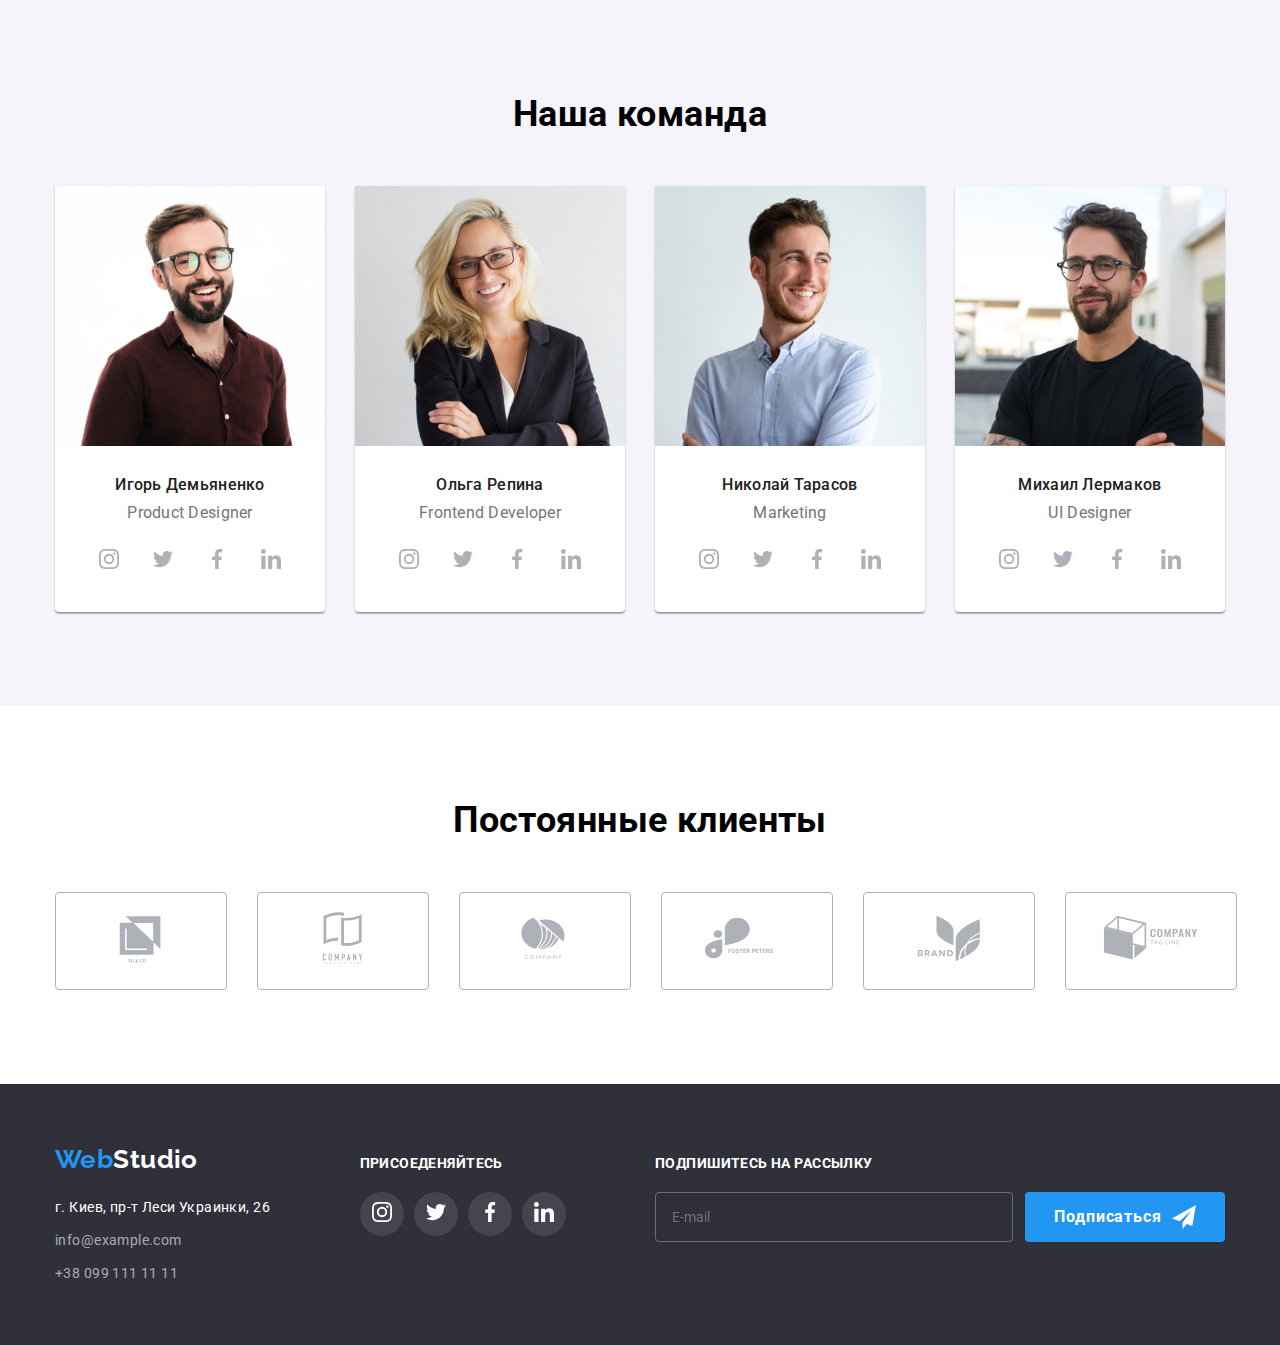
==== commit d4728155: "12312" ====
--- a/index.html
+++ b/index.html
@@ -19,6 +19,7 @@
       href="https://fonts.googleapis.com/css2?family=Roboto:wght@400;500;700;900&display=swap"
       rel="stylesheet"
     />
+
     <title>Document</title>
   </head>
   <body>
@@ -485,9 +486,19 @@
         <div>
           <span class="follow-text">Подпишитесь на рассылку</span>
           <div class="flex baseline">
-          <input placeholder="E-mail" class="mail-input" type="mail" name="mail">
-          <button type="submit" class="button-telegram">Подписаться <svg class="svg-telegram"><use href="/images/symbol-defs.svg#icon-icon-send"></use></svg></button>
-            </div>
+            <input
+              placeholder="E-mail"
+              class="mail-input"
+              type="text"
+              name="mail"
+            />
+            <button type="submit" class="button-telegram">
+              Подписаться
+              <svg class="svg-telegram">
+                <use href="./images/symbol-defs.svg#icon-icon-send"></use>
+              </svg>
+            </button>
+          </div>
         </div>
       </div>
     </footer>
@@ -498,51 +509,86 @@
             <use href="./images/symbol-defs.svg#icon-close-button"></use>
           </svg>
         </button>
-        <div class="form-container">
-        <h2 class="form-topic">Оставьте свои данные, мы вам перезвоним</h1>
+        <div>
+          <h2 class="form-topic">Оставьте свои данные, мы вам перезвоним</h2>
           <form class="form-block">
-            <label class="label-settings">
-              <div class="form-div">
-              <span class="form-name">Имя</span>
-              <input class="input-settings input-padding" type="name" name="name">
+            <div class="form-div">
+              <label class="label-settings">
+                <span class="form-name">Имя</span></label
+              >
+              <input
+                class="input-settings input-padding"
+                type="text"
+                name="name"
+              />
               <svg class="form-svg-settings">
-                <use href="./images/symbol-defs.svg#icon-person-black-18dp-1">
-                </use>
-              </svg>
-              </div>
-            </label>
-            <label class="label-settings">
-              <div class="form-div">
-              <span class="form-name">Телефон</span>
-              <input class="input-settings input-padding" type="tel" name="tel">
-                <svg class="form-svg-settings">
-                <use href="./images/symbol-defs.svg#icon-phone-black-18dp-1">
-                </use>
+                <use
+                  href="./images/symbol-defs.svg#icon-person-black-18dp-1"
+                ></use>
               </svg>
             </div>
+
+            <div class="form-div">
+              <label class="label-settings">
+                <span class="form-name">Телефон</span></label
+              >
+              <input
+                class="input-settings input-padding"
+                type="tel"
+                name="tel"
+              />
+              <svg class="form-svg-settings">
+                <use
+                  href="./images/symbol-defs.svg#icon-phone-black-18dp-1"
+                ></use>
+              </svg>
+            </div>
+
+            <div class="form-div">
+              <label class="label-settings">
+                <span class="form-name">Почта</span></label
+              >
+              <input
+                class="input-settings input-padding"
+                type="text"
+                name="mail"
+              />
+              <svg class="form-svg-settings">
+                <use
+                  href="./images/symbol-defs.svg#icon-email-black-18dp-1"
+                ></use>
+              </svg>
+            </div>
+
+            <label class="label-settings">
+              <span class="form-name">Комментарий</span>
+              <textarea
+                class="input-settings textarea-padding"
+                name="comment"
+                id="comment"
+                cols="30"
+                rows="5"
+                placeholder="Введите текст"
+              ></textarea>
             </label>
-            <label class="label-settings">
-              <div class="form-div">
-              <span class="form-name">Почта</span>
-              <input class="input-settings input-padding" type="mail" name="mail">
-            <svg class="form-svg-settings">
-                <use href="./images/symbol-defs.svg#icon-email-black-18dp-1">
-                </use>
-              </svg></div>
-            </label>
-          <label class="label-settings">
-            <span class="form-name">Комментарий</span>
-            <textarea class="input-settings textarea-padding" name="Комментарий" id="" cols="30" rows="5" placeholder="Введите текст"></textarea>
-          </label>
-          <div class="policy-div">
-            <input type="checkbox" class="input-check is-hidden" id="input-check" name="policy">
-          <label for="input-check" class="check-text"><span>Соглашаюсь с рассылкой и принимаю</span><a class="policy" href="">Условия договора</a></label>
-          </div>
-          <button type="submit" class="submit-button">Отправить</button>
+            <div class="policy-div">
+              <input
+                type="checkbox"
+                class="input-check is-hidden"
+                id="input-check"
+                name="policy"
+              />
+              <label for="input-check" class="check-text"
+                ><span class="policy-text"
+                  >Соглашаюсь с рассылкой и принимаю</span
+                ><a class="policy" href="">Условия договора</a></label
+              >
+            </div>
+            <button type="submit" class="submit-button">Отправить</button>
           </form>
-          </div>
+        </div>
       </div>
     </div>
+    <script src="./js/modal.js"></script>
   </body>
-  <script src="./js/modal.js"></script>
 </html>
--- a/css/syles.css
+++ b/css/syles.css
@@ -121,7 +121,7 @@
 
 .modal {
   width: 528px;
-  min-height: 581px;
+  padding: 40px;
   background-color: white;
   border-radius: 4px;
   position: absolute;
@@ -151,6 +151,10 @@
   transform: translate(-50%, -50%);
 }
 
+.modal-button-close:hover {
+  fill: var(--active-elemnts);
+}
+
 .is-hidden {
   opacity: 0;
   pointer-events: none;
@@ -345,8 +349,8 @@
 }
 
 .footer-follow-block {
-  margin-left: 70px;
-  margin-right: 93px;
+  margin-left: auto;
+  margin-right: auto;
 }
 
 .footer-follow-us-icons {
@@ -681,10 +685,6 @@
 
 /*----------------------------- BACKDROP -----------------------------*/
 
-.form-container {
-  padding: 40px;
-}
-
 .form-topic {
   font-style: normal;
   font-weight: 700;
@@ -755,7 +755,7 @@
   position: absolute;
   width: 18px;
   height: 18px;
-  top: 28px;
+  top: 40px;
   left: 13px;
 }
 
@@ -823,6 +823,21 @@
   margin-top: 20px;
   display: flex;
   justify-content: center;
+    align-items: center;
+      flex-wrap: wrap;
+}
+}
+
+.policy-text {
+  color: var(--grey-color);
+  font-weight: 400;
+  font-size: 14px;
+  line-height: 1.71;
+  letter-spacing: 0.03em;
+  display: flex;
+  justify-content: center;
+  align-items: center;
+  flex-wrap: wrap;
 }
 
 /*----------------------------- PORTFOLIO -----------------------------*/
